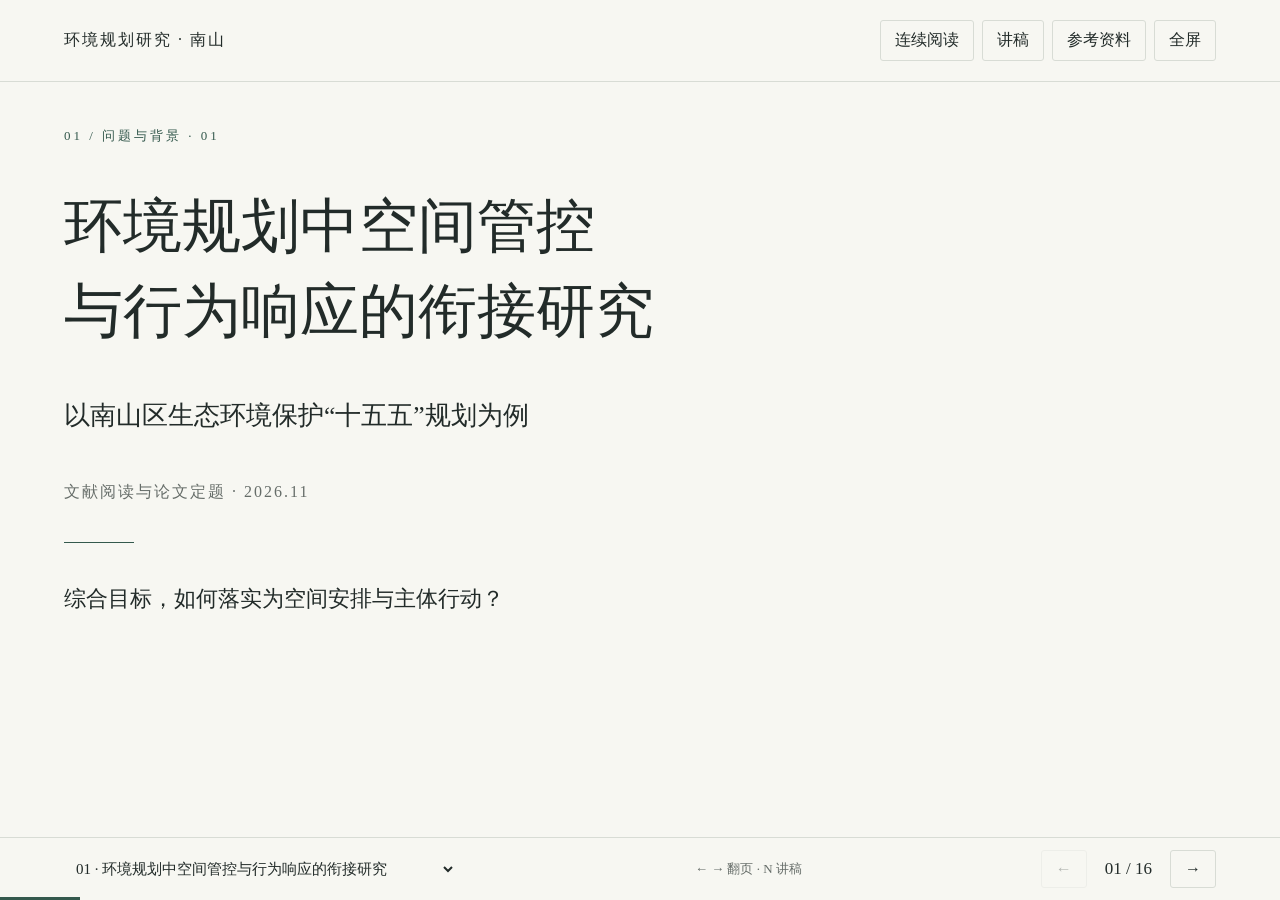
==== index.html @ dd6539fe "Publish Nanshan planning presentation Assisted-by: Cindy (https://cindy.app)" ====
<!doctype html><html lang="zh-CN"><head><meta charset="utf-8"><meta name="viewport" content="width=device-width,initial-scale=1"><link rel="icon" href="data:,"><title>空间管控与行为响应 · 南山</title><style>
:root{--ink:#222b29;--muted:#666d69;--line:#d8dcd5;--paper:#f7f7f2;--accent:#34594d}*{box-sizing:border-box}body{margin:0;background:var(--paper);color:var(--ink);font-family:"Times New Roman","Songti SC","SimSun","STSong",serif}button,select{font:inherit;color:inherit}button{cursor:pointer;background:transparent;border:1px solid var(--line);padding:9px 14px;border-radius:3px}button:hover{background:#e8ece5}button:focus-visible,select:focus-visible,a:focus-visible{outline:2px solid var(--accent);outline-offset:3px}button:disabled{opacity:.3;cursor:default}header{display:flex;justify-content:space-between;align-items:center;padding:20px 5vw;border-bottom:1px solid var(--line);gap:16px}.brand{font-size:16px;letter-spacing:2px}.tools{display:flex;gap:8px}main{max-width:1320px;margin:auto;padding:42px 5vw 100px;min-height:calc(100vh - 150px)}.eyebrow{font-size:13px;color:var(--accent);letter-spacing:3px;margin:0 0 22px}h1{font-weight:500;font-size:clamp(28px,3.3vw,48px);line-height:1.45;margin:0 0 38px;max-width:1040px}h3{font-size:clamp(21px,2vw,28px);font-weight:500;line-height:1.5;margin:12px 0}p{line-height:1.9}.cover h1{font-size:clamp(34px,4.6vw,65px);max-width:1100px;margin-top:35px}.subtitle{font-size:clamp(19px,2vw,28px)}.cover-meta{color:var(--muted);margin-top:36px;letter-spacing:2px}.cover-line{height:1px;background:var(--accent);width:70px;margin:35px 0}.cover-question{font-size:22px}.cards{display:grid;grid-template-columns:repeat(auto-fit,minmax(230px,1fr));gap:30px}.cards article{border-top:1px solid var(--ink);padding-top:18px}.num{font-size:18px;color:var(--accent)}.cards p{font-size:21px;color:var(--muted)}.takeaway{font-size:clamp(20px,2vw,26px);border-left:3px solid var(--accent);padding:12px 22px;margin:38px 0 18px}.quiet,.source{font-size:15px;color:var(--muted);line-height:1.8}.source{margin-top:30px}.flow{display:grid;grid-template-columns:repeat(4,1fr);gap:20px}.flow>div{border-top:1px solid var(--accent);padding-top:20px}.flow span{font-size:28px;color:var(--accent)}.tr{display:grid;grid-auto-flow:column;grid-auto-columns:1fr;border-bottom:1px solid var(--line)}.tr>div{font-size:20px;line-height:1.7;padding:18px 15px}.tr>div:first-child{padding-left:0}.th>div{font-size:15px;color:var(--muted);padding-top:8px;padding-bottom:10px}.research-table{border-top:1px solid var(--ink)}footer{position:fixed;bottom:0;left:0;right:0;background:var(--paper);border-top:1px solid var(--line);display:flex;justify-content:space-between;align-items:center;padding:12px 5vw;gap:12px;z-index:3}footer select{max-width:44vw;border:0;background:transparent;padding:8px;font-size:15px}.nav{display:flex;align-items:center;gap:18px}.count{font-size:17px;font-variant-numeric:tabular-nums}.progress{position:fixed;bottom:0;left:0;height:3px;background:var(--accent);transition:width .2s;z-index:4}dialog{border:1px solid var(--line);background:var(--paper);color:var(--ink);width:min(800px,94vw);max-height:85vh;padding:28px;font:inherit}dialog::backdrop{background:#14282070}.dialog-top{display:flex;align-items:center;justify-content:space-between;position:sticky;top:-28px;background:var(--paper);padding:12px 0;gap:15px}dialog h2{font-size:24px;font-weight:500}dialog p{font-size:19px;white-space:pre-line}dialog a{color:var(--accent);overflow-wrap:anywhere}#refs p{font-size:16px;overflow-wrap:anywhere}.hint{color:var(--muted);font-size:13px}.read main{padding-bottom:20px}.reading-section{padding:50px 0;border-bottom:1px solid var(--line)}@media(max-width:650px){header{padding:14px 6vw;flex-wrap:wrap}.brand{font-size:14px}.tools{gap:5px}button{padding:8px 10px;font-size:14px}main{padding:28px 6vw 110px}h1{margin-bottom:28px}.cards,.flow{grid-template-columns:1fr;gap:18px}.cards article{padding-top:10px}.cards p{font-size:18px;margin:8px 0}.takeaway{padding:8px 14px;margin-top:26px}.tr{grid-auto-flow:row;grid-template-columns:1fr;padding:12px 0}.tr>div{font-size:18px;padding:5px 0}.th{display:none}.tr>div:first-child{font-weight:bold;color:var(--accent)}footer{padding:12px 6vw}.nav{gap:9px}.hint{display:none}.cover h1{margin-top:18px}.source{font-size:13px}}@media print{header,footer,.progress,dialog{display:none!important}main{max-width:none;padding:0}.reading-section{break-after:page;padding:30px 0;border:0}.cards{grid-template-columns:repeat(3,1fr)}body{background:white}.takeaway{margin-top:20px}}
</style></head><body><header><span class="brand">环境规划研究 · 南山</span><div class="tools"><button id="reading">连续阅读</button><button id="notes">讲稿</button><button id="sources">参考资料</button><button id="full" aria-label="切换全屏">全屏</button></div></header><main id="main"></main><footer><select id="toc" aria-label="跳转到页面"></select><span class="hint">← → 翻页 · N 讲稿</span><div class="nav"><button id="prev" aria-label="上一页">←</button><span class="count" id="count" aria-live="polite"></span><button id="next" aria-label="下一页">→</button></div></footer><div class="progress" id="progress"></div><dialog id="noteDialog"><div class="dialog-top"><h2>本页讲稿</h2><button data-close>关闭</button></div><p id="noteText"></p></dialog><dialog id="refDialog"><div class="dialog-top"><h2>参考资料</h2><button data-close>关闭</button></div><div id="refs"><p>
[1] 中华人民共和国国民经济和社会发展第十五个五年规划纲要[EB/OL]. 2026. https://www.moe.gov.cn/jyb_xwfb/xw_zt/moe_357/2026/2026_zt03/yw/202603/t20260314_1430877.html.</p><p>[2] 中华人民共和国生态环境法典[Z]. 2026. 第61、65—67条. https://www.mee.gov.cn/ywgz/fgbz/fl/202603/t20260313_1146496.shtml.</p><p>[3] 中华人民共和国国家发展规划法[Z]. 2026. 第4、6、24条. https://www.ggj.gov.cn/xwzx/szyw/202603/t20260313_49178.htm.</p><p>[4] 李晓晖, 詹美旭, 李飞, 鄢金明, 肖越. 面向实施的市级国土空间规划传导思路与技术方法[J]. 自然资源学报, 2022, 37(11):2789–2802. DOI:10.31497/zrzyxb.20221103.</p><p>[5] 周敏, 林凯旋, 王勇. 基于全链条治理的国土空间规划传导体系及路径[J]. 自然资源学报, 2022, 37(8):1975–1987. DOI:10.31497/zrzyxb.20220804.</p><p>[6] Hersperger, A. M., Oliveira, E., Pagliarin, S., et al. Urban land-use change: The role of strategic spatial planning[J]. Global Environmental Change, 2018, 51:32–42. DOI: 10.1016/j.gloenvcha.2018.05.001.</p><p>[7] Bild, E., Coler, M., Pfeffer, K., Bertolini, L. Considering Sound in Planning and Designing Public Spaces: A Review of Theory and Applications and a Proposed Framework for Integrating Research and Practice[J]. Journal of Planning Literature, 2016, 31(4):419–434. DOI: 10.1177/0885412216662001.</p><p>[8] 寇力容；罗苗；赵莹；徐红罡. 跨城居民的休闲行为、噪音环境与心理压力研究：基于时空行为视角[J]. 地理研究, 2024, 43(9):2493–2510.</p><p>[9] 张琳；周素红；关美宝. 活动空间地理环境对居民即时情绪的影响：活动特征的调节效应[J]. 地理研究, 2024, 43(9):2479–2492.</p><p>[10] Ansell, C., Gash, A. Collaborative Governance in Theory and Practice[J]. Journal of Public Administration Research and Theory, 2008, 18(4):543–571. DOI: 10.1093/jopart/mum032.</p><p>[11] Bello, J. P., Silva, C., Nov, O., et al. SONYC: A System for Monitoring, Analyzing, and Mitigating Urban Noise Pollution[J]. Communications of the ACM, 2019, 62(2):68–77. DOI: 10.1145/3224204.</p><p>[12] Berti Suman, A.; van Geenhuizen, M.. Not just noise monitoring: rethinking citizen sensing for risk-related problem-solving[J]. Journal of Environmental Planning and Management, 2020, 63(3):546–567.</p><p>[13] 孙家栋. SFIC模型视角下生态警务跨区域协同治理机制及其优化[J]. 江西警察学院学报，2026(3)：34–43.</p><p>[14] Liu, J.; Long, R.; Chen, H.; et al.. Topic-sentiment analysis of citizen environmental complaints in China: Using a Stacking-BERT model[J]. Journal of Environmental Management, 2024, 371:123112.</p><p>[15] 杜群，李若钰. 噪声污染法律认定的立法革新和实施路径[J]. 中国地质大学学报（社会科学版），2026，26(1)：34–44. DOI: 10.16493/j.cnki.42-1627/c.20260205.005.</p><p>[16] Riedel, N.; Köckler, H.; Scheiner, J.; Berger, K.. Objective exposure to road traffic noise, noise annoyance and self-rated poor health – framing the relationship between noise and health as a matter of multiple stressors and resources in urban neighbourhoods[J]. Journal of Environmental Planning and Management, 2015, 58(2):336–356.</p><p>[17] 美丽南山建设暨南山区生态环境保护“十五五”规划（征求意见稿）[R]. 2026:7–9.</p><p>[18] 肖皓，陈亚林，高洋，等. 产城融合趋势下工业园区环境社会风险特征及对策研究[J]. 中国环境管理，2024，16(4)：141–149，159. DOI: 10.16868/j.cnki.1674-6252.2024.04.141.
</p><h3>地方与比较案例来源</h3><p><a target="_blank" rel="noopener noreferrer" href="https://www.sz.gov.cn/szzt2010/wgkzl/jggk/lsqkgk/content/post_12631003.html">https://www.sz.gov.cn/szzt2010/wgkzl/jggk/lsqkgk/content/post_12631003.html</a></p><p><a target="_blank" rel="noopener noreferrer" href="https://meeb.sz.gov.cn/gkmlpt/content/12/12097/post_12097531.html">https://meeb.sz.gov.cn/gkmlpt/content/12/12097/post_12097531.html</a></p><p><a target="_blank" rel="noopener noreferrer" href="https://fgw.sz.gov.cn/ztzl/qtztzl/szscjmyjjfzzhfwpt/xwdt/qybh/content/post_12770562.html">https://fgw.sz.gov.cn/ztzl/qtztzl/szscjmyjjfzzhfwpt/xwdt/qybh/content/post_12770562.html</a></p><p><a target="_blank" rel="noopener noreferrer" href="https://meeb.sz.gov.cn/gkmlpt/content/12/12186/post_12186566.html">https://meeb.sz.gov.cn/gkmlpt/content/12/12186/post_12186566.html</a></p><p><a target="_blank" rel="noopener noreferrer" href="https://www.szns.gov.cn/ztzl/slh/tzgg/content/post_12993277.html">https://www.szns.gov.cn/ztzl/slh/tzgg/content/post_12993277.html</a></p><p><a target="_blank" rel="noopener noreferrer" href="https://zjnews.zjol.com.cn/zjnews/202512/t20251204_31380100.shtml?v=1.0">https://zjnews.zjol.com.cn/zjnews/202512/t20251204_31380100.shtml?v=1.0</a></p><p><a target="_blank" rel="noopener noreferrer" href="https://www.lg.gov.cn/xxgk/xwzx/lgyw/jddt/content/post_13013560.html">https://www.lg.gov.cn/xxgk/xwzx/lgyw/jddt/content/post_13013560.html</a></p></div></dialog><script>
const slides=[{"title": "环境规划中空间管控与行为响应的衔接研究", "body": "<p class=\"subtitle\">以南山区生态环境保护“十五五”规划为例<\/p><p class=\"cover-meta\">文献阅读与论文定题 · 2026.11<\/p><div class=\"cover-line\"><\/div><p class=\"cover-question\">综合目标，如何落实为空间安排与主体行动？<\/p>", "note": "老师、同学们好。今天汇报的题目是环境规划中空间管控与行为响应的衔接研究，以南山区生态环境保护“十五五”规划为例。\n这次主要汇报文献阅读形成的认识，以及据此提出的研究问题。我的出发点是：高质量发展、高水平保护和高品质生活如何通过环境规划落实到具体空间与主体行动？下面先交代背景，再比较相关研究，最后说明南山案例与研究设计。", "source": ""}, {"title": "“三个高”如何在同一规划任务中统筹？", "body": "<div class=\"cards\"><article><span class=\"num\">01<\/span><h3>高质量发展<\/h3><p>优化布局、运行方式与技术选择<\/p><\/article><article><span class=\"num\">02<\/span><h3>高水平保护<\/h3><p>源头预防、环境改善与责任落实<\/p><\/article><article><span class=\"num\">03<\/span><h3>高品质生活<\/h3><p>健康、空间使用与日常体验<\/p><\/article><\/div><p class=\"takeaway\">统筹发生在同一空间、同一任务与不同主体之间。<\/p>", "note": "统筹“三个高”，首先要明确三个目标分别要求什么。高质量发展涉及活动布局、运行方式和技术选择；高水平保护涉及源头预防和防控责任；高品质生活则关注环境改善能否落实到人的健康和日常体验。\n三者具有相互支持的可能，但需要通过具体安排实现。例如调整道路或活动时段，可能减少一处干扰，也可能把影响转移到另一处。因此，我们不仅要看活动是否继续运行、保护要求是否提出，还需要看谁从中受益、谁承担调整成本。\n环境规划的任务，就是在具体空间和活动中组织这些关系。这也构成后面讨论制度和文献的出发点。", "source": "正文[1][18]"}, {"title": "制度要求：从综合目标走向规划衔接与实施", "body": "<div class=\"cards\"><article><span class=\"num\">01<\/span><h3>“十五五”纲要<\/h3><p>环境质量、源头治理、协同与治理体系<\/p><\/article><article><span class=\"num\">02<\/span><h3>国家发展规划法<\/h3><p>战略引导、规划衔接与实施协调<\/p><\/article><article><span class=\"num\">03<\/span><h3>生态环境法典<\/h3><p>环境规划、监测评估与分区管控<\/p><\/article><\/div>", "note": "国家“十五五”纲要将环境质量改善、源头治理和治理体系建设共同部署，并强调分区管控与国土空间规划衔接。环境规划因此需要把保护要求嵌入发展活动和空间使用。\n两部法律进一步明确了制度基础。国家发展规划法关注战略引导、规划体系及实施协调；生态环境法典规定了生态环境规划、实施监测评估和分区管控。\n这些要求使我们能够进一步追问：综合目标如何进入地方任务，空间要求如何进入实际管理，实施结果又如何反馈。具体条款存在适用层级，不能把设区的市级以上主体承担的程序直接套用到南山区。本文关注的是这些要求之间的衔接关系。", "source": "正文[1]第48章；[3]第4、6、24条；[2]第61、65—67条"}, {"title": "研究问题：目标如何成为空间安排与主体行动？", "body": "<div class=\"flow\"><div><span>01<\/span><h3>目标要求<\/h3><\/div><div><span>02<\/span><h3>空间与活动安排<\/h3><\/div><div><span>03<\/span><h3>主体行动<\/h3><\/div><div><span>04<\/span><h3>环境与生活反馈<\/h3><\/div><\/div><p class=\"quiet\">差异化转化 ／ 信息与职责条件 ／ 复查与公众反馈<\/p><p class=\"takeaway\">目标写入规划，仍需解释它如何进入行动。<\/p>", "note": "目标进入规划文本，是研究的起点。接下来还需要说明，它对应哪些空间与活动要求，由谁落实，以及实施后产生什么结果。\n例如，一项保护任务可以体现为敏感空间布局，也可以体现为活动时段、设备工艺或主体责任。但这些规定是否进入后续管理和实际行动，需要另外的过程证据；行动发生之后，还需要区分环境指标和生活体验是否改善。\n因此，我将研究组织为目标要求、空间与活动安排、主体行动和结果反馈四个环节。这是一条待分析的关系，不是预先认定已经形成的治理闭环。", "source": "综合分析框架；依据正文[4—6][10—12]"}, {"title": "南山实际情况：发展任务与环境要求如何相遇？", "body": "<div class=\"cards\"><article><span class=\"num\">01<\/span><h3>发展纲要已正式发布；生态环境专项规划采用征求意见稿。<\/h3><\/article><article><span class=\"num\">02<\/span><h3>西丽湖区域环评与清单承诺制<\/h3><p>项目发展与环境要求衔接。<\/p><\/article><article><span class=\"num\">03<\/span><h3>生态天眼<\/h3><p>敏感建筑与工地关系进入数字监管。<\/p><\/article><article><span class=\"num\">04<\/span><h3>隔音屏养护<\/h3><p>空间措施需要持续运维。<\/p><\/article><\/div><p class=\"takeaway\">准入、运行与运维，共同构成地方实践基础。<\/p>", "note": "南山的地方基础需要先放回发展与保护的关系中理解。发展纲要已经正式发布，生态环境专项规划目前采用征求意见稿。既有实践中，南山2025年法治政府建设报告记载了西丽湖国际科教城区域环评和清单承诺制改革，这为环境要求与项目发展如何衔接提供了具体线索。\n\n在日常治理层面，生态天眼以城市信息模型呈现工地与敏感建筑关系，并用于非现场监管。道路隔音设施也涉及后续养护。由此，南山并非只有先进产业这一背景，还存在准入、监管和运维等不同环节的地方材料。\n\n这些材料支持我们提出规划问题，但还不足以证明三个目标已经同时实现。下面通过文献分析，明确应当怎样解释和检验这些关系。", "source": "地方资料与来源见“参考资料”"}, {"title": "文献分析：三组研究分别解释什么？", "body": "<div class=\"cards\"><article><span class=\"num\">01<\/span><h3>规划传导与多目标协调<\/h3><p>目标怎样落实？<\/p><\/article><article><span class=\"num\">02<\/span><h3>空间活动与差异化管控<\/h3><p>为何需要不同安排？<\/p><\/article><article><span class=\"num\">03<\/span><h3>信息与协作<\/h3><p>安排怎样转化为行动？<\/p><\/article><\/div>", "note": "文献按照三个问题组织。第一组是规划传导、实施和多目标协调，解释目标如何进入后续安排。第二组是空间与活动关系，解释为什么不同空间、时段和使用者需要差异化管控。第三组是信息与协作，解释相关要求转化为行动还需要什么条件。\n下面不仅介绍研究观点，也比较研究对象、方法和证据范围。这样可以明确哪些认识能够支持我们的分析，哪些结论还不能直接移用于南山。", "source": "文献编号与完整题录见备份页"}, {"title": "规划传导不仅是指标分解", "body": "<div class=\"research-table\"><div class=\"tr th\"><div>研究<\/div><div>方法与对象<\/div><div>主要认识<\/div><\/div><div class=\"tr \"><div>李晓晖等 · 2022<\/div><div>框架分析／广州实践<\/div><div>事权、内容与控制精度匹配<\/div><\/div><div class=\"tr \"><div>周敏等 · 2022<\/div><div>全链条传导体系<\/div><div>连接编制、实施与监督反馈<\/div><\/div><div class=\"tr \"><div>Hersperger et al. · 2018<\/div><div>规划与土地变化概念综合<\/div><div>意图、治理和外部条件共同作用<\/div><\/div><\/div><p class=\"takeaway\">目标落实需要同时分析内容、权限与实施过程。<\/p><p class=\"quiet\">文献结论用于建立分析视角；不同研究对象与方法的证据不能直接等同。<\/p>", "note": "李晓晖等以市级规划传导为对象，结合广州实践，讨论事权、规划内容和控制精度之间的匹配。其价值是将传导的技术问题与管理权限联系起来。\n周敏等从全链条治理出发，把研究范围扩展到编制、实施和监督反馈，强调不仅要看上下级规划怎样衔接，还要看实施过程怎样得到反馈。\nHersperger等则从规划意图、地域治理和外部条件分析规划与土地变化的关系，提醒我们不能把规划内容直接等同于实际变化。\n三篇研究各有侧重，也有边界：体系和框架的提出并不等于已经证明实施有效，国土空间规划的规则也不能原样套用到环境治理。但它们共同支持我们把目标、安排、行动和结果分别记录。", "source": "正文[4—6]"}, {"title": "多目标协调还涉及利益关系与调整成本", "body": "<div class=\"cards\"><article><span class=\"num\">01<\/span><h3>规划传导<\/h3><p>任务与权限如何匹配？<\/p><\/article><article><span class=\"num\">02<\/span><h3>产城关系<\/h3><p>哪些主体承担影响与成本？<\/p><\/article><article><span class=\"num\">03<\/span><h3>本文追问<\/h3><p>同一任务如何协调运行、保护与生活需要？<\/p><\/article><\/div><p class=\"takeaway\">协调目标，也要识别调整成本由谁承担。<\/p>", "note": "规划传导解释了任务和权限怎样匹配，但多目标协调还涉及具体利益关系。肖皓等研究产城融合趋势下的工业园区环境社会风险，将空间形成过程、利益诉求和监管问题联系起来。\n这补充了一个重要视角：发展与生活空间接近之后，环境治理既涉及技术，也涉及不同主体如何承担影响和调整成本。\n该研究不能直接代表南山全区的情况，但它提示我们，统筹“三个高”不能只检查目标表述是否一致，还需要观察同一措施如何影响活动运行、保护责任与居民需要。由此，研究进一步进入具体空间和活动。", "source": "正文[18]，并参照[4—6]"}, {"title": "差异化管控：从固定空间走向活动情境", "body": "<div class=\"research-table\"><div class=\"tr th\"><div>研究<\/div><div>证据<\/div><div>对规划的启发<\/div><\/div><div class=\"tr \"><div>Bild et al. · 2016<\/div><div>理论与应用综述<\/div><div>声音与活动双向作用<\/div><\/div><div class=\"tr \"><div>寇力容等 · 2024<\/div><div>活动日志、监测、访谈<\/div><div>关注选择能力与时空约束<\/div><\/div><div class=\"tr \"><div>张琳等 · 2024<\/div><div>实时环境与即时评价<\/div><div>活动特征影响环境体验<\/div><\/div><\/div><p class=\"takeaway\">在哪里、何时、保护什么活动、谁能够调整？<\/p><p class=\"quiet\">文献结论用于建立分析视角；不同研究对象与方法的证据不能直接等同。<\/p>", "note": "Bild等从公共空间活动出发，提出使用者既感知声音，也参与声音的产生。这意味着空间用途和活动组织共同影响环境要求。\n寇力容等结合活动日志、环境监测与访谈，研究跨城居民的休闲情境，揭示活动选择与时空约束的重要性。张琳等利用实时环境和即时评价资料，进一步考察活动特征在环境与情绪之间的调节作用。\n三项研究从概念框架推进到具体活动资料，但短期观测和特定群体的结果仍不能直接推为普遍因果关系。对规划的启示是，差异化需要同时关注位置、时段、活动目的和调整条件，而不能只按静态空间边界理解。", "source": "正文[7—9]"}, {"title": "保护要求怎样转化为高品质生活？", "body": "<div class=\"cards\"><article><span class=\"num\">01<\/span><h3>声学评价<\/h3><p>测量地点、时段与指标<\/p><\/article><article><span class=\"num\">02<\/span><h3>规范判断<\/h3><p>适用标准、防控义务与干扰事实<\/p><\/article><article><span class=\"num\">03<\/span><h3>生活体验<\/h3><p>实际受扰、选择约束与应对负担<\/p><\/article><\/div><p class=\"takeaway\">活动主体减少影响，与居民被迫回避，具有不同的生活后果。<\/p>", "note": "生活品质不能由某一项平均指标完全代表。相关研究区分客观暴露和主观烦恼，法律研究则进一步讨论标准、措施义务与干扰事实之间的关系。因此，达标评价与生活干扰需要相互参照，但主观烦恼不能直接等同违法。\n这里可以比较两种假设情形：一种是活动主体调整工艺或时段，减少对周边的影响；另一种是居民长期关窗、减少户外活动来回避干扰。两者都发生了行为变化，却可能具有完全不同的生活后果。\n因此，评价规划时不仅要看有没有行动，还要区分谁在调整、调整是否降低影响，以及是否将成本转移给居民。这使高品质生活成为具体可问的问题。", "source": "正文[15—16]，结合[8—9]"}, {"title": "数智化：信息能力与治理效果之间还有哪些环节？", "body": "<div class=\"research-table\"><div class=\"tr th\"><div>研究<\/div><div>信息环节<\/div><div>证据边界<\/div><\/div><div class=\"tr \"><div>Bello et al. · 2019<\/div><div>感知、声源识别与监管应用<\/div><div>系统能力不等于生活改善<\/div><\/div><div class=\"tr \"><div>Liu et al. · 2024<\/div><div>环境投诉主题与情绪分类<\/div><div>分类性能不等于处置效果<\/div><\/div><div class=\"tr \"><div>Berti Suman et al. · 2020<\/div><div>公民监测与机构接纳<\/div><div>案例比较不独立证明因果<\/div><\/div><\/div><p class=\"takeaway\">信息能力 → 行动条件 → 结果证据<\/p><p class=\"quiet\">文献结论用于建立分析视角；不同研究对象与方法的证据不能直接等同。<\/p>", "note": "数智化研究主要提供三个层面的认识。SONYC系统将传感和声源识别连接到监管应用，回应短时事件与人工检查之间的时间差。环境投诉文本研究则展示了诉求分类的可能性，但其样本并非全部是噪声，分类性能也不是处置效果。\n公民监测案例比较进一步提示，机构是否接纳数据、是否形成可信对话，会影响信息进入行动的可能性。这类比较也不能单独证明监测造成了环境改善。\n因此，对南山高新产业赋能的研究，应查技术提供什么能力、谁实际使用、如何进入业务，以及行动后有没有复查。产业或设备条件需要通过这些过程才能与规划落实建立联系。", "source": "正文[11—12][14]"}, {"title": "协作与生态警务：明确适用条件和职责接口", "body": "<div class=\"research-table\"><div class=\"tr th\"><div>研究<\/div><div>可借鉴内容<\/div><div>适用边界<\/div><\/div><div class=\"tr \"><div>Ansell &amp; Gash · 2008<\/div><div>资源、规则、信任与共同理解<\/div><div>协作治理不等于一般部门转办<\/div><\/div><div class=\"tr \"><div>孙家栋 · 2026<\/div><div>管辖、证据与协作安排<\/div><div>跨区域生态案件不同于日常噪声事项<\/div><\/div><\/div><p class=\"takeaway\">先核对职责，再讨论协作；不预设公安统领全部噪声事务。<\/p>", "note": "Ansell和Gash的案例综合强调协作的初始条件、制度设计和互动过程，其理论包含公共机构与非政府主体参与，不能把普通部门转办直接视为完整协作。\n孙家栋的研究将SFIC用于跨区域生态警务，提供了管辖、证据和资源衔接方面的线索。但跨区域生态案件与区内日常噪声事项有不同的职责和程序，不能直接移用模式。\n因此，生态警务在本文中是一个需要核对的协作切口。应当先查具体事项由谁处理，再分析线索如何共享、行动如何协调、结果如何反馈。没有地方证据时，只能讨论实施条件，不能预写南山已经形成专门模式。", "source": "正文[10][13]"}, {"title": "外地生态警务：借鉴行动接口，检验适用条件", "body": "<div class=\"research-table\"><div class=\"tr th\"><div>比较维度<\/div><div>南山<\/div><div>浙江上虞<\/div><\/div><div class=\"tr \"><div>信息<\/div><div>工地与敏感建筑、数字监管<\/div><div>噪声感知与投诉信息<\/div><\/div><div class=\"tr \"><div>行动<\/div><div>监管整改流程的报道<\/div><div>预警后公安与综合执法联合到场<\/div><\/div><div class=\"tr \"><div>反馈<\/div><div>社区叙述，缺连续记录<\/div><div>个案叙述，缺长期评估<\/div><\/div><\/div><p class=\"takeaway\">借鉴分类分流、职责衔接和复查反馈。<\/p>", "note": "外地实践可以帮助我们把生态警务从概念落实到具体过程。浙江日报报道，上虞把噪声感知与投诉信息用于识别问题，平台预警后，公安和综合行政执法人员联合上门处理商铺噪声。这个案例提供了信息触发协作的过程线索，但报道本身不能证明长期效果。\n\n与南山比较，值得借鉴的是如何分类问题、确定处置主体并跟进调整，而不是直接复制公安牵头的全部组织形式。施工、交通和生活事项仍需分别核对深圳的职责规定。\n\n南山已有数字监管和多部门部署，外地案例进一步提示我们追问：信息怎样触发具体行动，谁负责复查，居民反馈如何进入后续调整。这些问题共同服务于三个高的统筹。", "source": "地方资料与来源见“参考资料”"}, {"title": "文献综合：在同一任务中检验“三个高”", "body": "<div class=\"cards\"><article><span class=\"num\">01<\/span><h3>高质量发展<\/h3><p>活动是否得到合理组织与低影响调整？<\/p><\/article><article><span class=\"num\">02<\/span><h3>高水平保护<\/h3><p>保护对象、措施义务与执行是否明确？<\/p><\/article><article><span class=\"num\">03<\/span><h3>高品质生活<\/h3><p>实际干扰是否被回应，负担是否被转移？<\/p><\/article><\/div><p class=\"takeaway\">空间安排、主体行动与生活后果需要共同考察。<\/p>", "note": "综合这些研究，规划实施文献帮助我们解释目标怎样进入安排；空间活动文献帮助识别不同保护需要；信息协作文献则解释行动形成的条件。\n将它们联系起来，三个目标可以进入同一任务的分析。对高质量发展，考察活动布局、运行方式和低影响替代条件；对高水平保护，考察敏感对象、预防措施和责任是否明确并得到执行；对高品质生活，考察实际干扰和居民反馈，以及改善是否通过转移负担实现。\n这些维度是本文的综合组织，不是已经验证的评分量表。其作用在于避免分别写发展、保护和生活三张清单，而是在同一安排中分析三者的联系。", "source": "本文综合分析维度，依据上述文献；并非单篇文献已有量表"}, {"title": "南山任务：规划安排、已有行动和结果证据", "body": "<div class=\"research-table\"><div class=\"tr th\"><div>场景<\/div><div>规划安排<\/div><div>已有线索<\/div><div>待补证据<\/div><\/div><div class=\"tr \"><div>施工<\/div><div>低噪工艺、智慧监管<\/div><div>生态天眼及部门部署<\/div><div>具体整改、复查、重复受扰<\/div><\/div><div class=\"tr \"><div>交通<\/div><div>敏感建筑与道路防护<\/div><div>月亮湾隔音屏养护采购<\/div><div>验收与受益对象<\/div><\/div><div class=\"tr \"><div>生活<\/div><div>经营时段与设施管理<\/div><div>深圳指南可作规范参照<\/div><div>南山小区运行与居民反馈<\/div><\/div><\/div><p class=\"takeaway\">规划承接既有实践，实施与效果分别核查。<\/p>", "note": "南山可以按三个层次分析。第一层是规划安排，交通、施工和生活噪声分别提出空间与活动要求。第二层是已有行动，生态天眼提供数字监管的运行线索，部门专题会提出责任和共享要求，月亮湾隔音屏养护则对应设施运维。第三层是结果证据，目前还缺连续的复查和居民评价。\n\n这里尤其要注意时间：部分数字监管实践在2025年已经存在，早于现有十五五征求意见稿。因此，我们研究的是新规划怎样承接已有实践并完善实施条件，不能把既有行动称为新规划的成果。\n\n结合材料完整性，施工噪声适合作为深入对象，交通和生活任务用于比较。后续重点追踪主体实际怎样调整，以及保护措施是否改善生活干扰。", "source": "地方资料与来源见“参考资料”"}, {"title": "论文定题：从规划安排追踪到行动与反馈", "body": "<div class=\"cards\"><article><span class=\"num\">01<\/span><h3>问题一<\/h3><p>综合目标如何成为差异化管控要求？<\/p><\/article><article><span class=\"num\">02<\/span><h3>问题二<\/h3><p>信息、职责与协作如何支持主体调整？<\/p><\/article><article><span class=\"num\">03<\/span><h3>问题三<\/h3><p>反馈能否共同反映运行、保护和生活需要？<\/p><\/article><\/div><p class=\"takeaway\">以具体任务检验综合目标，以过程材料解释行动。<\/p>", "note": "最终，论文仍以环境规划中空间管控与行为响应的衔接为主线，以南山区规划中的噪声治理安排为具体对象。\n研究首先分析综合目标如何转化为差异化要求，再考察数智化、职责和协作如何支持主体调整，最后分析反馈能否同时观察活动运行、环境保护和生活需要。\n方法上，先编码规划任务，再横向比较交通、施工和生活噪声；根据材料完整性，选择具体事件追踪过程。现阶段还需补充规划版本、职责依据和处理复查材料。如果资料不能支持效果判断，结论就限定在设计和公开过程分析。\n这次文献阅读的核心收获，是让“三个高”从背景表述进入具体任务分析，并找到连接空间安排、主体行动与生活后果的研究路径。", "source": "题目与论文正文一致；方法为拟开展研究，不填虚构结果"}];
let page=Math.max(0,Math.min(slides.length-1,(parseInt(location.hash.slice(1))||1)-1)), reading=false;
const $=id=>document.getElementById(id),esc=s=>s.replaceAll('&','&amp;').replaceAll('<','&lt;').replaceAll('>','&gt;');
const chapters=i=>i<4?'01 / 问题与背景':i===4?'02 / 南山实践':i<13?'03 / 文献与比较':'04 / 综合与定题';
function section(s,i){return `<section class="${i===0?'cover ':''}${reading?'reading-section':''}" id="s${i}"><p class="eyebrow">${chapters(i)} · ${String(i+1).padStart(2,'0')}</p><h1>${i===0?"环境规划中空间管控<br>与行为响应的衔接研究":esc(s.title)}</h1>${s.body}<p class="source">${esc(s.source)}</p></section>`}
slides.forEach((s,i)=>{let o=document.createElement('option');o.value=i;o.textContent=`${String(i+1).padStart(2,'0')} · ${s.title}`;$('toc').append(o)});
function render(){ $('main').innerHTML=reading?slides.map(section).join(''):section(slides[page],page);$('count').textContent=`${String(page+1).padStart(2,'0')} / ${slides.length}`;$('toc').value=page;$('prev').disabled=page===0;$('next').disabled=page===slides.length-1;$('progress').style.width=(page+1)/slides.length*100+'%';$('noteText').textContent=slides[page].note;$('reading').textContent=reading?'分页演示':'连续阅读';$('notes').textContent=reading?'第'+(page+1)+'页讲稿':'讲稿';document.title=slides[page].title+' · 南山';}
function go(n){page=Math.max(0,Math.min(slides.length-1,n));history.replaceState(null,'','#'+(page+1));render();if(reading)$('s'+page).scrollIntoView();else window.scrollTo(0,0)}
$('prev').onclick=()=>go(page-1);$('next').onclick=()=>go(page+1);$('toc').onchange=e=>go(Number(e.target.value));$('reading').onclick=()=>{reading=!reading;render();window.scrollTo(0,0)};$('notes').onclick=()=>$('noteDialog').showModal();$('sources').onclick=()=>$('refDialog').showModal();document.querySelectorAll('[data-close]').forEach(b=>b.onclick=()=>b.closest('dialog').close());$('full').onclick=async()=>{try{if(document.fullscreenElement)await document.exitFullscreen();else await document.documentElement.requestFullscreen()}catch(e){$('full').textContent='请使用浏览器全屏'}};document.addEventListener('keydown',e=>{if(document.querySelector('dialog[open]')||/SELECT|INPUT|TEXTAREA/.test(e.target.tagName))return;if(e.key==='ArrowRight'||e.key==='PageDown'){e.preventDefault();go(page+1)}if(e.key==='ArrowLeft'||e.key==='PageUp'){e.preventDefault();go(page-1)}if(e.key.toLowerCase()==='n')$('noteDialog').showModal();if(e.key==='Home')go(0);if(e.key==='End')go(slides.length-1)});window.addEventListener('hashchange',()=>go((parseInt(location.hash.slice(1))||1)-1));let wasReading=false;window.addEventListener('beforeprint',()=>{wasReading=reading;reading=true;render()});window.addEventListener('afterprint',()=>{reading=wasReading;render()});render();
</script></body></html>
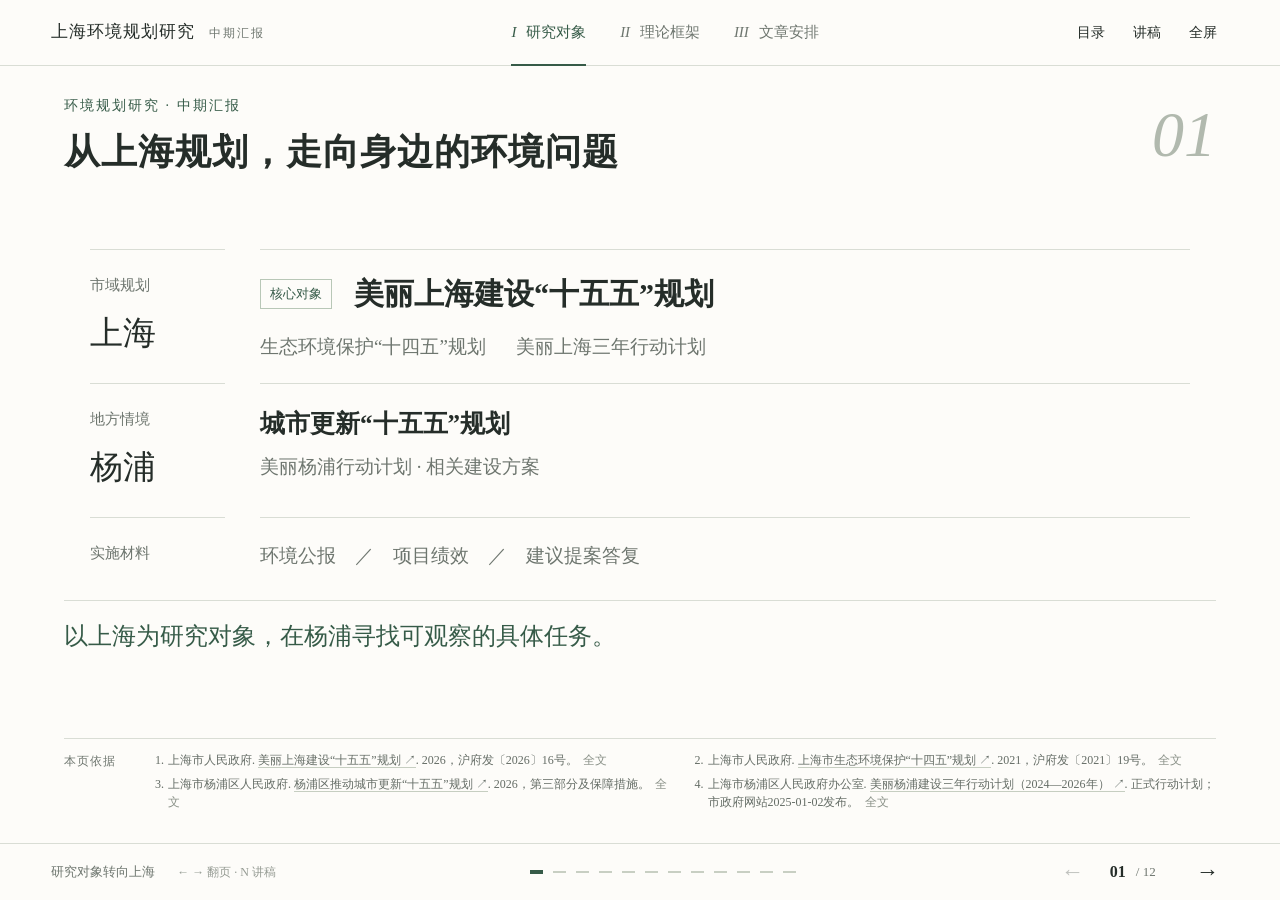
==== commit 6375c9df: "Publish Shanghai environmental planning midterm presentation and manuscript; preserve Nanshan report" ====
--- a/index.html
+++ b/index.html
@@ -1,15 +1 @@
-<!doctype html><html lang="zh-CN"><head><meta charset="utf-8"><meta name="viewport" content="width=device-width,initial-scale=1"><link rel="icon" href="data:,"><title>空间管控与行为响应 · 南山</title><style>
-:root{--ink:#222b29;--muted:#666d69;--line:#d8dcd5;--paper:#f7f7f2;--accent:#34594d}*{box-sizing:border-box}body{margin:0;background:var(--paper);color:var(--ink);font-family:"Times New Roman","Songti SC","SimSun","STSong",serif}button,select{font:inherit;color:inherit}button{cursor:pointer;background:transparent;border:1px solid var(--line);padding:9px 14px;border-radius:3px}button:hover{background:#e8ece5}button:focus-visible,select:focus-visible,a:focus-visible{outline:2px solid var(--accent);outline-offset:3px}button:disabled{opacity:.3;cursor:default}header{display:flex;justify-content:space-between;align-items:center;padding:20px 5vw;border-bottom:1px solid var(--line);gap:16px}.brand{font-size:16px;letter-spacing:2px}.tools{display:flex;gap:8px}main{max-width:1320px;margin:auto;padding:42px 5vw 100px;min-height:calc(100vh - 150px)}.eyebrow{font-size:13px;color:var(--accent);letter-spacing:3px;margin:0 0 22px}h1{font-weight:500;font-size:clamp(28px,3.3vw,48px);line-height:1.45;margin:0 0 38px;max-width:1040px}h3{font-size:clamp(21px,2vw,28px);font-weight:500;line-height:1.5;margin:12px 0}p{line-height:1.9}.cover h1{font-size:clamp(34px,4.6vw,65px);max-width:1100px;margin-top:35px}.subtitle{font-size:clamp(19px,2vw,28px)}.cover-meta{color:var(--muted);margin-top:36px;letter-spacing:2px}.cover-line{height:1px;background:var(--accent);width:70px;margin:35px 0}.cover-question{font-size:22px}.cards{display:grid;grid-template-columns:repeat(auto-fit,minmax(230px,1fr));gap:30px}.cards article{border-top:1px solid var(--ink);padding-top:18px}.num{font-size:18px;color:var(--accent)}.cards p{font-size:21px;color:var(--muted)}.takeaway{font-size:clamp(20px,2vw,26px);border-left:3px solid var(--accent);padding:12px 22px;margin:38px 0 18px}.quiet,.source{font-size:15px;color:var(--muted);line-height:1.8}.source{margin-top:30px}.flow{display:grid;grid-template-columns:repeat(4,1fr);gap:20px}.flow>div{border-top:1px solid var(--accent);padding-top:20px}.flow span{font-size:28px;color:var(--accent)}.tr{display:grid;grid-auto-flow:column;grid-auto-columns:1fr;border-bottom:1px solid var(--line)}.tr>div{font-size:20px;line-height:1.7;padding:18px 15px}.tr>div:first-child{padding-left:0}.th>div{font-size:15px;color:var(--muted);padding-top:8px;padding-bottom:10px}.research-table{border-top:1px solid var(--ink)}footer{position:fixed;bottom:0;left:0;right:0;background:var(--paper);border-top:1px solid var(--line);display:flex;justify-content:space-between;align-items:center;padding:12px 5vw;gap:12px;z-index:3}footer select{max-width:44vw;border:0;background:transparent;padding:8px;font-size:15px}.nav{display:flex;align-items:center;gap:18px}.count{font-size:17px;font-variant-numeric:tabular-nums}.progress{position:fixed;bottom:0;left:0;height:3px;background:var(--accent);transition:width .2s;z-index:4}dialog{border:1px solid var(--line);background:var(--paper);color:var(--ink);width:min(800px,94vw);max-height:85vh;padding:28px;font:inherit}dialog::backdrop{background:#14282070}.dialog-top{display:flex;align-items:center;justify-content:space-between;position:sticky;top:-28px;background:var(--paper);padding:12px 0;gap:15px}dialog h2{font-size:24px;font-weight:500}dialog p{font-size:19px;white-space:pre-line}dialog a{color:var(--accent);overflow-wrap:anywhere}#refs p{font-size:16px;overflow-wrap:anywhere}.hint{color:var(--muted);font-size:13px}.read main{padding-bottom:20px}.reading-section{padding:50px 0;border-bottom:1px solid var(--line)}@media(max-width:650px){header{padding:14px 6vw;flex-wrap:wrap}.brand{font-size:14px}.tools{gap:5px}button{padding:8px 10px;font-size:14px}main{padding:28px 6vw 110px}h1{margin-bottom:28px}.cards,.flow{grid-template-columns:1fr;gap:18px}.cards article{padding-top:10px}.cards p{font-size:18px;margin:8px 0}.takeaway{padding:8px 14px;margin-top:26px}.tr{grid-auto-flow:row;grid-template-columns:1fr;padding:12px 0}.tr>div{font-size:18px;padding:5px 0}.th{display:none}.tr>div:first-child{font-weight:bold;color:var(--accent)}footer{padding:12px 6vw}.nav{gap:9px}.hint{display:none}.cover h1{margin-top:18px}.source{font-size:13px}}@media print{header,footer,.progress,dialog{display:none!important}main{max-width:none;padding:0}.reading-section{break-after:page;padding:30px 0;border:0}.cards{grid-template-columns:repeat(3,1fr)}body{background:white}.takeaway{margin-top:20px}}
-</style></head><body><header><span class="brand">环境规划研究 · 南山</span><div class="tools"><button id="reading">连续阅读</button><button id="notes">讲稿</button><button id="sources">参考资料</button><button id="full" aria-label="切换全屏">全屏</button></div></header><main id="main"></main><footer><select id="toc" aria-label="跳转到页面"></select><span class="hint">← → 翻页 · N 讲稿</span><div class="nav"><button id="prev" aria-label="上一页">←</button><span class="count" id="count" aria-live="polite"></span><button id="next" aria-label="下一页">→</button></div></footer><div class="progress" id="progress"></div><dialog id="noteDialog"><div class="dialog-top"><h2>本页讲稿</h2><button data-close>关闭</button></div><p id="noteText"></p></dialog><dialog id="refDialog"><div class="dialog-top"><h2>参考资料</h2><button data-close>关闭</button></div><div id="refs"><p>
-[1] 中华人民共和国国民经济和社会发展第十五个五年规划纲要[EB/OL]. 2026. https://www.moe.gov.cn/jyb_xwfb/xw_zt/moe_357/2026/2026_zt03/yw/202603/t20260314_1430877.html.</p><p>[2] 中华人民共和国生态环境法典[Z]. 2026. 第61、65—67条. https://www.mee.gov.cn/ywgz/fgbz/fl/202603/t20260313_1146496.shtml.</p><p>[3] 中华人民共和国国家发展规划法[Z]. 2026. 第4、6、24条. https://www.ggj.gov.cn/xwzx/szyw/202603/t20260313_49178.htm.</p><p>[4] 李晓晖, 詹美旭, 李飞, 鄢金明, 肖越. 面向实施的市级国土空间规划传导思路与技术方法[J]. 自然资源学报, 2022, 37(11):2789–2802. DOI:10.31497/zrzyxb.20221103.</p><p>[5] 周敏, 林凯旋, 王勇. 基于全链条治理的国土空间规划传导体系及路径[J]. 自然资源学报, 2022, 37(8):1975–1987. DOI:10.31497/zrzyxb.20220804.</p><p>[6] Hersperger, A. M., Oliveira, E., Pagliarin, S., et al. Urban land-use change: The role of strategic spatial planning[J]. Global Environmental Change, 2018, 51:32–42. DOI: 10.1016/j.gloenvcha.2018.05.001.</p><p>[7] Bild, E., Coler, M., Pfeffer, K., Bertolini, L. Considering Sound in Planning and Designing Public Spaces: A Review of Theory and Applications and a Proposed Framework for Integrating Research and Practice[J]. Journal of Planning Literature, 2016, 31(4):419–434. DOI: 10.1177/0885412216662001.</p><p>[8] 寇力容；罗苗；赵莹；徐红罡. 跨城居民的休闲行为、噪音环境与心理压力研究：基于时空行为视角[J]. 地理研究, 2024, 43(9):2493–2510.</p><p>[9] 张琳；周素红；关美宝. 活动空间地理环境对居民即时情绪的影响：活动特征的调节效应[J]. 地理研究, 2024, 43(9):2479–2492.</p><p>[10] Ansell, C., Gash, A. Collaborative Governance in Theory and Practice[J]. Journal of Public Administration Research and Theory, 2008, 18(4):543–571. DOI: 10.1093/jopart/mum032.</p><p>[11] Bello, J. P., Silva, C., Nov, O., et al. SONYC: A System for Monitoring, Analyzing, and Mitigating Urban Noise Pollution[J]. Communications of the ACM, 2019, 62(2):68–77. DOI: 10.1145/3224204.</p><p>[12] Berti Suman, A.; van Geenhuizen, M.. Not just noise monitoring: rethinking citizen sensing for risk-related problem-solving[J]. Journal of Environmental Planning and Management, 2020, 63(3):546–567.</p><p>[13] 孙家栋. SFIC模型视角下生态警务跨区域协同治理机制及其优化[J]. 江西警察学院学报，2026(3)：34–43.</p><p>[14] Liu, J.; Long, R.; Chen, H.; et al.. Topic-sentiment analysis of citizen environmental complaints in China: Using a Stacking-BERT model[J]. Journal of Environmental Management, 2024, 371:123112.</p><p>[15] 杜群，李若钰. 噪声污染法律认定的立法革新和实施路径[J]. 中国地质大学学报（社会科学版），2026，26(1)：34–44. DOI: 10.16493/j.cnki.42-1627/c.20260205.005.</p><p>[16] Riedel, N.; Köckler, H.; Scheiner, J.; Berger, K.. Objective exposure to road traffic noise, noise annoyance and self-rated poor health – framing the relationship between noise and health as a matter of multiple stressors and resources in urban neighbourhoods[J]. Journal of Environmental Planning and Management, 2015, 58(2):336–356.</p><p>[17] 美丽南山建设暨南山区生态环境保护“十五五”规划（征求意见稿）[R]. 2026:7–9.</p><p>[18] 肖皓，陈亚林，高洋，等. 产城融合趋势下工业园区环境社会风险特征及对策研究[J]. 中国环境管理，2024，16(4)：141–149，159. DOI: 10.16868/j.cnki.1674-6252.2024.04.141.
-</p><h3>地方与比较案例来源</h3><p><a target="_blank" rel="noopener noreferrer" href="https://www.sz.gov.cn/szzt2010/wgkzl/jggk/lsqkgk/content/post_12631003.html">https://www.sz.gov.cn/szzt2010/wgkzl/jggk/lsqkgk/content/post_12631003.html</a></p><p><a target="_blank" rel="noopener noreferrer" href="https://meeb.sz.gov.cn/gkmlpt/content/12/12097/post_12097531.html">https://meeb.sz.gov.cn/gkmlpt/content/12/12097/post_12097531.html</a></p><p><a target="_blank" rel="noopener noreferrer" href="https://fgw.sz.gov.cn/ztzl/qtztzl/szscjmyjjfzzhfwpt/xwdt/qybh/content/post_12770562.html">https://fgw.sz.gov.cn/ztzl/qtztzl/szscjmyjjfzzhfwpt/xwdt/qybh/content/post_12770562.html</a></p><p><a target="_blank" rel="noopener noreferrer" href="https://meeb.sz.gov.cn/gkmlpt/content/12/12186/post_12186566.html">https://meeb.sz.gov.cn/gkmlpt/content/12/12186/post_12186566.html</a></p><p><a target="_blank" rel="noopener noreferrer" href="https://www.szns.gov.cn/ztzl/slh/tzgg/content/post_12993277.html">https://www.szns.gov.cn/ztzl/slh/tzgg/content/post_12993277.html</a></p><p><a target="_blank" rel="noopener noreferrer" href="https://zjnews.zjol.com.cn/zjnews/202512/t20251204_31380100.shtml?v=1.0">https://zjnews.zjol.com.cn/zjnews/202512/t20251204_31380100.shtml?v=1.0</a></p><p><a target="_blank" rel="noopener noreferrer" href="https://www.lg.gov.cn/xxgk/xwzx/lgyw/jddt/content/post_13013560.html">https://www.lg.gov.cn/xxgk/xwzx/lgyw/jddt/content/post_13013560.html</a></p></div></dialog><script>
-const slides=[{"title": "环境规划中空间管控与行为响应的衔接研究", "body": "<p class=\"subtitle\">以南山区生态环境保护“十五五”规划为例<\/p><p class=\"cover-meta\">文献阅读与论文定题 · 2026.11<\/p><div class=\"cover-line\"><\/div><p class=\"cover-question\">综合目标，如何落实为空间安排与主体行动？<\/p>", "note": "老师、同学们好。今天汇报的题目是环境规划中空间管控与行为响应的衔接研究，以南山区生态环境保护“十五五”规划为例。\n这次主要汇报文献阅读形成的认识，以及据此提出的研究问题。我的出发点是：高质量发展、高水平保护和高品质生活如何通过环境规划落实到具体空间与主体行动？下面先交代背景，再比较相关研究，最后说明南山案例与研究设计。", "source": ""}, {"title": "“三个高”如何在同一规划任务中统筹？", "body": "<div class=\"cards\"><article><span class=\"num\">01<\/span><h3>高质量发展<\/h3><p>优化布局、运行方式与技术选择<\/p><\/article><article><span class=\"num\">02<\/span><h3>高水平保护<\/h3><p>源头预防、环境改善与责任落实<\/p><\/article><article><span class=\"num\">03<\/span><h3>高品质生活<\/h3><p>健康、空间使用与日常体验<\/p><\/article><\/div><p class=\"takeaway\">统筹发生在同一空间、同一任务与不同主体之间。<\/p>", "note": "统筹“三个高”，首先要明确三个目标分别要求什么。高质量发展涉及活动布局、运行方式和技术选择；高水平保护涉及源头预防和防控责任；高品质生活则关注环境改善能否落实到人的健康和日常体验。\n三者具有相互支持的可能，但需要通过具体安排实现。例如调整道路或活动时段，可能减少一处干扰，也可能把影响转移到另一处。因此，我们不仅要看活动是否继续运行、保护要求是否提出，还需要看谁从中受益、谁承担调整成本。\n环境规划的任务，就是在具体空间和活动中组织这些关系。这也构成后面讨论制度和文献的出发点。", "source": "正文[1][18]"}, {"title": "制度要求：从综合目标走向规划衔接与实施", "body": "<div class=\"cards\"><article><span class=\"num\">01<\/span><h3>“十五五”纲要<\/h3><p>环境质量、源头治理、协同与治理体系<\/p><\/article><article><span class=\"num\">02<\/span><h3>国家发展规划法<\/h3><p>战略引导、规划衔接与实施协调<\/p><\/article><article><span class=\"num\">03<\/span><h3>生态环境法典<\/h3><p>环境规划、监测评估与分区管控<\/p><\/article><\/div>", "note": "国家“十五五”纲要将环境质量改善、源头治理和治理体系建设共同部署，并强调分区管控与国土空间规划衔接。环境规划因此需要把保护要求嵌入发展活动和空间使用。\n两部法律进一步明确了制度基础。国家发展规划法关注战略引导、规划体系及实施协调；生态环境法典规定了生态环境规划、实施监测评估和分区管控。\n这些要求使我们能够进一步追问：综合目标如何进入地方任务，空间要求如何进入实际管理，实施结果又如何反馈。具体条款存在适用层级，不能把设区的市级以上主体承担的程序直接套用到南山区。本文关注的是这些要求之间的衔接关系。", "source": "正文[1]第48章；[3]第4、6、24条；[2]第61、65—67条"}, {"title": "研究问题：目标如何成为空间安排与主体行动？", "body": "<div class=\"flow\"><div><span>01<\/span><h3>目标要求<\/h3><\/div><div><span>02<\/span><h3>空间与活动安排<\/h3><\/div><div><span>03<\/span><h3>主体行动<\/h3><\/div><div><span>04<\/span><h3>环境与生活反馈<\/h3><\/div><\/div><p class=\"quiet\">差异化转化 ／ 信息与职责条件 ／ 复查与公众反馈<\/p><p class=\"takeaway\">目标写入规划，仍需解释它如何进入行动。<\/p>", "note": "目标进入规划文本，是研究的起点。接下来还需要说明，它对应哪些空间与活动要求，由谁落实，以及实施后产生什么结果。\n例如，一项保护任务可以体现为敏感空间布局，也可以体现为活动时段、设备工艺或主体责任。但这些规定是否进入后续管理和实际行动，需要另外的过程证据；行动发生之后，还需要区分环境指标和生活体验是否改善。\n因此，我将研究组织为目标要求、空间与活动安排、主体行动和结果反馈四个环节。这是一条待分析的关系，不是预先认定已经形成的治理闭环。", "source": "综合分析框架；依据正文[4—6][10—12]"}, {"title": "南山实际情况：发展任务与环境要求如何相遇？", "body": "<div class=\"cards\"><article><span class=\"num\">01<\/span><h3>发展纲要已正式发布；生态环境专项规划采用征求意见稿。<\/h3><\/article><article><span class=\"num\">02<\/span><h3>西丽湖区域环评与清单承诺制<\/h3><p>项目发展与环境要求衔接。<\/p><\/article><article><span class=\"num\">03<\/span><h3>生态天眼<\/h3><p>敏感建筑与工地关系进入数字监管。<\/p><\/article><article><span class=\"num\">04<\/span><h3>隔音屏养护<\/h3><p>空间措施需要持续运维。<\/p><\/article><\/div><p class=\"takeaway\">准入、运行与运维，共同构成地方实践基础。<\/p>", "note": "南山的地方基础需要先放回发展与保护的关系中理解。发展纲要已经正式发布，生态环境专项规划目前采用征求意见稿。既有实践中，南山2025年法治政府建设报告记载了西丽湖国际科教城区域环评和清单承诺制改革，这为环境要求与项目发展如何衔接提供了具体线索。\n\n在日常治理层面，生态天眼以城市信息模型呈现工地与敏感建筑关系，并用于非现场监管。道路隔音设施也涉及后续养护。由此，南山并非只有先进产业这一背景，还存在准入、监管和运维等不同环节的地方材料。\n\n这些材料支持我们提出规划问题，但还不足以证明三个目标已经同时实现。下面通过文献分析，明确应当怎样解释和检验这些关系。", "source": "地方资料与来源见“参考资料”"}, {"title": "文献分析：三组研究分别解释什么？", "body": "<div class=\"cards\"><article><span class=\"num\">01<\/span><h3>规划传导与多目标协调<\/h3><p>目标怎样落实？<\/p><\/article><article><span class=\"num\">02<\/span><h3>空间活动与差异化管控<\/h3><p>为何需要不同安排？<\/p><\/article><article><span class=\"num\">03<\/span><h3>信息与协作<\/h3><p>安排怎样转化为行动？<\/p><\/article><\/div>", "note": "文献按照三个问题组织。第一组是规划传导、实施和多目标协调，解释目标如何进入后续安排。第二组是空间与活动关系，解释为什么不同空间、时段和使用者需要差异化管控。第三组是信息与协作，解释相关要求转化为行动还需要什么条件。\n下面不仅介绍研究观点，也比较研究对象、方法和证据范围。这样可以明确哪些认识能够支持我们的分析，哪些结论还不能直接移用于南山。", "source": "文献编号与完整题录见备份页"}, {"title": "规划传导不仅是指标分解", "body": "<div class=\"research-table\"><div class=\"tr th\"><div>研究<\/div><div>方法与对象<\/div><div>主要认识<\/div><\/div><div class=\"tr \"><div>李晓晖等 · 2022<\/div><div>框架分析／广州实践<\/div><div>事权、内容与控制精度匹配<\/div><\/div><div class=\"tr \"><div>周敏等 · 2022<\/div><div>全链条传导体系<\/div><div>连接编制、实施与监督反馈<\/div><\/div><div class=\"tr \"><div>Hersperger et al. · 2018<\/div><div>规划与土地变化概念综合<\/div><div>意图、治理和外部条件共同作用<\/div><\/div><\/div><p class=\"takeaway\">目标落实需要同时分析内容、权限与实施过程。<\/p><p class=\"quiet\">文献结论用于建立分析视角；不同研究对象与方法的证据不能直接等同。<\/p>", "note": "李晓晖等以市级规划传导为对象，结合广州实践，讨论事权、规划内容和控制精度之间的匹配。其价值是将传导的技术问题与管理权限联系起来。\n周敏等从全链条治理出发，把研究范围扩展到编制、实施和监督反馈，强调不仅要看上下级规划怎样衔接，还要看实施过程怎样得到反馈。\nHersperger等则从规划意图、地域治理和外部条件分析规划与土地变化的关系，提醒我们不能把规划内容直接等同于实际变化。\n三篇研究各有侧重，也有边界：体系和框架的提出并不等于已经证明实施有效，国土空间规划的规则也不能原样套用到环境治理。但它们共同支持我们把目标、安排、行动和结果分别记录。", "source": "正文[4—6]"}, {"title": "多目标协调还涉及利益关系与调整成本", "body": "<div class=\"cards\"><article><span class=\"num\">01<\/span><h3>规划传导<\/h3><p>任务与权限如何匹配？<\/p><\/article><article><span class=\"num\">02<\/span><h3>产城关系<\/h3><p>哪些主体承担影响与成本？<\/p><\/article><article><span class=\"num\">03<\/span><h3>本文追问<\/h3><p>同一任务如何协调运行、保护与生活需要？<\/p><\/article><\/div><p class=\"takeaway\">协调目标，也要识别调整成本由谁承担。<\/p>", "note": "规划传导解释了任务和权限怎样匹配，但多目标协调还涉及具体利益关系。肖皓等研究产城融合趋势下的工业园区环境社会风险，将空间形成过程、利益诉求和监管问题联系起来。\n这补充了一个重要视角：发展与生活空间接近之后，环境治理既涉及技术，也涉及不同主体如何承担影响和调整成本。\n该研究不能直接代表南山全区的情况，但它提示我们，统筹“三个高”不能只检查目标表述是否一致，还需要观察同一措施如何影响活动运行、保护责任与居民需要。由此，研究进一步进入具体空间和活动。", "source": "正文[18]，并参照[4—6]"}, {"title": "差异化管控：从固定空间走向活动情境", "body": "<div class=\"research-table\"><div class=\"tr th\"><div>研究<\/div><div>证据<\/div><div>对规划的启发<\/div><\/div><div class=\"tr \"><div>Bild et al. · 2016<\/div><div>理论与应用综述<\/div><div>声音与活动双向作用<\/div><\/div><div class=\"tr \"><div>寇力容等 · 2024<\/div><div>活动日志、监测、访谈<\/div><div>关注选择能力与时空约束<\/div><\/div><div class=\"tr \"><div>张琳等 · 2024<\/div><div>实时环境与即时评价<\/div><div>活动特征影响环境体验<\/div><\/div><\/div><p class=\"takeaway\">在哪里、何时、保护什么活动、谁能够调整？<\/p><p class=\"quiet\">文献结论用于建立分析视角；不同研究对象与方法的证据不能直接等同。<\/p>", "note": "Bild等从公共空间活动出发，提出使用者既感知声音，也参与声音的产生。这意味着空间用途和活动组织共同影响环境要求。\n寇力容等结合活动日志、环境监测与访谈，研究跨城居民的休闲情境，揭示活动选择与时空约束的重要性。张琳等利用实时环境和即时评价资料，进一步考察活动特征在环境与情绪之间的调节作用。\n三项研究从概念框架推进到具体活动资料，但短期观测和特定群体的结果仍不能直接推为普遍因果关系。对规划的启示是，差异化需要同时关注位置、时段、活动目的和调整条件，而不能只按静态空间边界理解。", "source": "正文[7—9]"}, {"title": "保护要求怎样转化为高品质生活？", "body": "<div class=\"cards\"><article><span class=\"num\">01<\/span><h3>声学评价<\/h3><p>测量地点、时段与指标<\/p><\/article><article><span class=\"num\">02<\/span><h3>规范判断<\/h3><p>适用标准、防控义务与干扰事实<\/p><\/article><article><span class=\"num\">03<\/span><h3>生活体验<\/h3><p>实际受扰、选择约束与应对负担<\/p><\/article><\/div><p class=\"takeaway\">活动主体减少影响，与居民被迫回避，具有不同的生活后果。<\/p>", "note": "生活品质不能由某一项平均指标完全代表。相关研究区分客观暴露和主观烦恼，法律研究则进一步讨论标准、措施义务与干扰事实之间的关系。因此，达标评价与生活干扰需要相互参照，但主观烦恼不能直接等同违法。\n这里可以比较两种假设情形：一种是活动主体调整工艺或时段，减少对周边的影响；另一种是居民长期关窗、减少户外活动来回避干扰。两者都发生了行为变化，却可能具有完全不同的生活后果。\n因此，评价规划时不仅要看有没有行动，还要区分谁在调整、调整是否降低影响，以及是否将成本转移给居民。这使高品质生活成为具体可问的问题。", "source": "正文[15—16]，结合[8—9]"}, {"title": "数智化：信息能力与治理效果之间还有哪些环节？", "body": "<div class=\"research-table\"><div class=\"tr th\"><div>研究<\/div><div>信息环节<\/div><div>证据边界<\/div><\/div><div class=\"tr \"><div>Bello et al. · 2019<\/div><div>感知、声源识别与监管应用<\/div><div>系统能力不等于生活改善<\/div><\/div><div class=\"tr \"><div>Liu et al. · 2024<\/div><div>环境投诉主题与情绪分类<\/div><div>分类性能不等于处置效果<\/div><\/div><div class=\"tr \"><div>Berti Suman et al. · 2020<\/div><div>公民监测与机构接纳<\/div><div>案例比较不独立证明因果<\/div><\/div><\/div><p class=\"takeaway\">信息能力 → 行动条件 → 结果证据<\/p><p class=\"quiet\">文献结论用于建立分析视角；不同研究对象与方法的证据不能直接等同。<\/p>", "note": "数智化研究主要提供三个层面的认识。SONYC系统将传感和声源识别连接到监管应用，回应短时事件与人工检查之间的时间差。环境投诉文本研究则展示了诉求分类的可能性，但其样本并非全部是噪声，分类性能也不是处置效果。\n公民监测案例比较进一步提示，机构是否接纳数据、是否形成可信对话，会影响信息进入行动的可能性。这类比较也不能单独证明监测造成了环境改善。\n因此，对南山高新产业赋能的研究，应查技术提供什么能力、谁实际使用、如何进入业务，以及行动后有没有复查。产业或设备条件需要通过这些过程才能与规划落实建立联系。", "source": "正文[11—12][14]"}, {"title": "协作与生态警务：明确适用条件和职责接口", "body": "<div class=\"research-table\"><div class=\"tr th\"><div>研究<\/div><div>可借鉴内容<\/div><div>适用边界<\/div><\/div><div class=\"tr \"><div>Ansell &amp; Gash · 2008<\/div><div>资源、规则、信任与共同理解<\/div><div>协作治理不等于一般部门转办<\/div><\/div><div class=\"tr \"><div>孙家栋 · 2026<\/div><div>管辖、证据与协作安排<\/div><div>跨区域生态案件不同于日常噪声事项<\/div><\/div><\/div><p class=\"takeaway\">先核对职责，再讨论协作；不预设公安统领全部噪声事务。<\/p>", "note": "Ansell和Gash的案例综合强调协作的初始条件、制度设计和互动过程，其理论包含公共机构与非政府主体参与，不能把普通部门转办直接视为完整协作。\n孙家栋的研究将SFIC用于跨区域生态警务，提供了管辖、证据和资源衔接方面的线索。但跨区域生态案件与区内日常噪声事项有不同的职责和程序，不能直接移用模式。\n因此，生态警务在本文中是一个需要核对的协作切口。应当先查具体事项由谁处理，再分析线索如何共享、行动如何协调、结果如何反馈。没有地方证据时，只能讨论实施条件，不能预写南山已经形成专门模式。", "source": "正文[10][13]"}, {"title": "外地生态警务：借鉴行动接口，检验适用条件", "body": "<div class=\"research-table\"><div class=\"tr th\"><div>比较维度<\/div><div>南山<\/div><div>浙江上虞<\/div><\/div><div class=\"tr \"><div>信息<\/div><div>工地与敏感建筑、数字监管<\/div><div>噪声感知与投诉信息<\/div><\/div><div class=\"tr \"><div>行动<\/div><div>监管整改流程的报道<\/div><div>预警后公安与综合执法联合到场<\/div><\/div><div class=\"tr \"><div>反馈<\/div><div>社区叙述，缺连续记录<\/div><div>个案叙述，缺长期评估<\/div><\/div><\/div><p class=\"takeaway\">借鉴分类分流、职责衔接和复查反馈。<\/p>", "note": "外地实践可以帮助我们把生态警务从概念落实到具体过程。浙江日报报道，上虞把噪声感知与投诉信息用于识别问题，平台预警后，公安和综合行政执法人员联合上门处理商铺噪声。这个案例提供了信息触发协作的过程线索，但报道本身不能证明长期效果。\n\n与南山比较，值得借鉴的是如何分类问题、确定处置主体并跟进调整，而不是直接复制公安牵头的全部组织形式。施工、交通和生活事项仍需分别核对深圳的职责规定。\n\n南山已有数字监管和多部门部署，外地案例进一步提示我们追问：信息怎样触发具体行动，谁负责复查，居民反馈如何进入后续调整。这些问题共同服务于三个高的统筹。", "source": "地方资料与来源见“参考资料”"}, {"title": "文献综合：在同一任务中检验“三个高”", "body": "<div class=\"cards\"><article><span class=\"num\">01<\/span><h3>高质量发展<\/h3><p>活动是否得到合理组织与低影响调整？<\/p><\/article><article><span class=\"num\">02<\/span><h3>高水平保护<\/h3><p>保护对象、措施义务与执行是否明确？<\/p><\/article><article><span class=\"num\">03<\/span><h3>高品质生活<\/h3><p>实际干扰是否被回应，负担是否被转移？<\/p><\/article><\/div><p class=\"takeaway\">空间安排、主体行动与生活后果需要共同考察。<\/p>", "note": "综合这些研究，规划实施文献帮助我们解释目标怎样进入安排；空间活动文献帮助识别不同保护需要；信息协作文献则解释行动形成的条件。\n将它们联系起来，三个目标可以进入同一任务的分析。对高质量发展，考察活动布局、运行方式和低影响替代条件；对高水平保护，考察敏感对象、预防措施和责任是否明确并得到执行；对高品质生活，考察实际干扰和居民反馈，以及改善是否通过转移负担实现。\n这些维度是本文的综合组织，不是已经验证的评分量表。其作用在于避免分别写发展、保护和生活三张清单，而是在同一安排中分析三者的联系。", "source": "本文综合分析维度，依据上述文献；并非单篇文献已有量表"}, {"title": "南山任务：规划安排、已有行动和结果证据", "body": "<div class=\"research-table\"><div class=\"tr th\"><div>场景<\/div><div>规划安排<\/div><div>已有线索<\/div><div>待补证据<\/div><\/div><div class=\"tr \"><div>施工<\/div><div>低噪工艺、智慧监管<\/div><div>生态天眼及部门部署<\/div><div>具体整改、复查、重复受扰<\/div><\/div><div class=\"tr \"><div>交通<\/div><div>敏感建筑与道路防护<\/div><div>月亮湾隔音屏养护采购<\/div><div>验收与受益对象<\/div><\/div><div class=\"tr \"><div>生活<\/div><div>经营时段与设施管理<\/div><div>深圳指南可作规范参照<\/div><div>南山小区运行与居民反馈<\/div><\/div><\/div><p class=\"takeaway\">规划承接既有实践，实施与效果分别核查。<\/p>", "note": "南山可以按三个层次分析。第一层是规划安排，交通、施工和生活噪声分别提出空间与活动要求。第二层是已有行动，生态天眼提供数字监管的运行线索，部门专题会提出责任和共享要求，月亮湾隔音屏养护则对应设施运维。第三层是结果证据，目前还缺连续的复查和居民评价。\n\n这里尤其要注意时间：部分数字监管实践在2025年已经存在，早于现有十五五征求意见稿。因此，我们研究的是新规划怎样承接已有实践并完善实施条件，不能把既有行动称为新规划的成果。\n\n结合材料完整性，施工噪声适合作为深入对象，交通和生活任务用于比较。后续重点追踪主体实际怎样调整，以及保护措施是否改善生活干扰。", "source": "地方资料与来源见“参考资料”"}, {"title": "论文定题：从规划安排追踪到行动与反馈", "body": "<div class=\"cards\"><article><span class=\"num\">01<\/span><h3>问题一<\/h3><p>综合目标如何成为差异化管控要求？<\/p><\/article><article><span class=\"num\">02<\/span><h3>问题二<\/h3><p>信息、职责与协作如何支持主体调整？<\/p><\/article><article><span class=\"num\">03<\/span><h3>问题三<\/h3><p>反馈能否共同反映运行、保护和生活需要？<\/p><\/article><\/div><p class=\"takeaway\">以具体任务检验综合目标，以过程材料解释行动。<\/p>", "note": "最终，论文仍以环境规划中空间管控与行为响应的衔接为主线，以南山区规划中的噪声治理安排为具体对象。\n研究首先分析综合目标如何转化为差异化要求，再考察数智化、职责和协作如何支持主体调整，最后分析反馈能否同时观察活动运行、环境保护和生活需要。\n方法上，先编码规划任务，再横向比较交通、施工和生活噪声；根据材料完整性，选择具体事件追踪过程。现阶段还需补充规划版本、职责依据和处理复查材料。如果资料不能支持效果判断，结论就限定在设计和公开过程分析。\n这次文献阅读的核心收获，是让“三个高”从背景表述进入具体任务分析，并找到连接空间安排、主体行动与生活后果的研究路径。", "source": "题目与论文正文一致；方法为拟开展研究，不填虚构结果"}];
-let page=Math.max(0,Math.min(slides.length-1,(parseInt(location.hash.slice(1))||1)-1)), reading=false;
-const $=id=>document.getElementById(id),esc=s=>s.replaceAll('&','&amp;').replaceAll('<','&lt;').replaceAll('>','&gt;');
-const chapters=i=>i<4?'01 / 问题与背景':i===4?'02 / 南山实践':i<13?'03 / 文献与比较':'04 / 综合与定题';
-function section(s,i){return `<section class="${i===0?'cover ':''}${reading?'reading-section':''}" id="s${i}"><p class="eyebrow">${chapters(i)} · ${String(i+1).padStart(2,'0')}</p><h1>${i===0?"环境规划中空间管控<br>与行为响应的衔接研究":esc(s.title)}</h1>${s.body}<p class="source">${esc(s.source)}</p></section>`}
-slides.forEach((s,i)=>{let o=document.createElement('option');o.value=i;o.textContent=`${String(i+1).padStart(2,'0')} · ${s.title}`;$('toc').append(o)});
-function render(){ $('main').innerHTML=reading?slides.map(section).join(''):section(slides[page],page);$('count').textContent=`${String(page+1).padStart(2,'0')} / ${slides.length}`;$('toc').value=page;$('prev').disabled=page===0;$('next').disabled=page===slides.length-1;$('progress').style.width=(page+1)/slides.length*100+'%';$('noteText').textContent=slides[page].note;$('reading').textContent=reading?'分页演示':'连续阅读';$('notes').textContent=reading?'第'+(page+1)+'页讲稿':'讲稿';document.title=slides[page].title+' · 南山';}
-function go(n){page=Math.max(0,Math.min(slides.length-1,n));history.replaceState(null,'','#'+(page+1));render();if(reading)$('s'+page).scrollIntoView();else window.scrollTo(0,0)}
-$('prev').onclick=()=>go(page-1);$('next').onclick=()=>go(page+1);$('toc').onchange=e=>go(Number(e.target.value));$('reading').onclick=()=>{reading=!reading;render();window.scrollTo(0,0)};$('notes').onclick=()=>$('noteDialog').showModal();$('sources').onclick=()=>$('refDialog').showModal();document.querySelectorAll('[data-close]').forEach(b=>b.onclick=()=>b.closest('dialog').close());$('full').onclick=async()=>{try{if(document.fullscreenElement)await document.exitFullscreen();else await document.documentElement.requestFullscreen()}catch(e){$('full').textContent='请使用浏览器全屏'}};document.addEventListener('keydown',e=>{if(document.querySelector('dialog[open]')||/SELECT|INPUT|TEXTAREA/.test(e.target.tagName))return;if(e.key==='ArrowRight'||e.key==='PageDown'){e.preventDefault();go(page+1)}if(e.key==='ArrowLeft'||e.key==='PageUp'){e.preventDefault();go(page-1)}if(e.key.toLowerCase()==='n')$('noteDialog').showModal();if(e.key==='Home')go(0);if(e.key==='End')go(slides.length-1)});window.addEventListener('hashchange',()=>go((parseInt(location.hash.slice(1))||1)-1));let wasReading=false;window.addEventListener('beforeprint',()=>{wasReading=reading;reading=true;render()});window.addEventListener('afterprint',()=>{reading=wasReading;render()});render();
-</script></body></html>
+<!doctype html><html lang="zh-CN"><head><meta charset="utf-8"><meta name="viewport" content="width=device-width,initial-scale=1"><title>上海环境规划研究｜中期汇报</title><script>location.replace('shanghai/index.html'+location.search+location.hash)</script><meta http-equiv="refresh" content="0;url=shanghai/index.html"></head><body><a href="shanghai/index.html">进入上海环境规划研究中期汇报</a> · <a href="nanshan.html">此前南山汇报</a></body></html>
